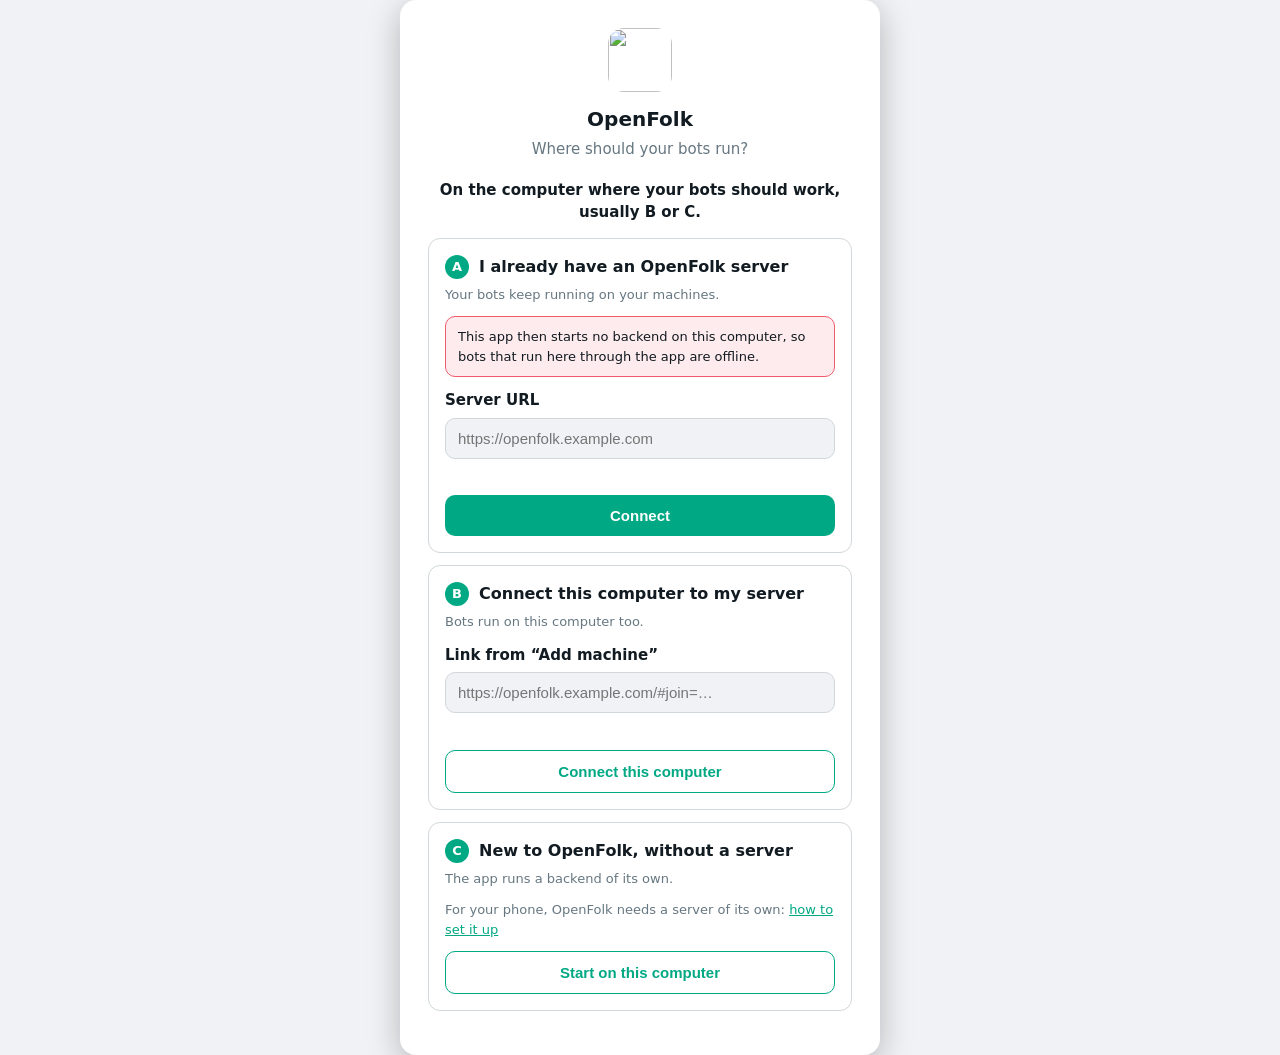
==== desktop/setup.html @ 0f00d258 "Explain the three ways of the desktop setup page and ask before A The page offered three ways with o" ====
<!doctype html>
<html lang="en">
<head>
<meta charset="utf-8">
<meta http-equiv="Content-Security-Policy" content="default-src 'none'; script-src 'self'; style-src 'self' 'unsafe-inline'; img-src 'self'">
<title data-i18n="setupTitle">Set up OpenFolk</title>
<style>
    :root { color-scheme: light dark; --bg: #111b21; --card: #202c33; --text: #e9edef; --muted: #8696a0; --border: #3b4a54; --accent: #00a884; --error: #f15c6d; }
    @media (prefers-color-scheme: light) { :root { --bg: #f0f2f5; --card: #fff; --text: #111b21; --muted: #667781; --border: #d1d7db; } }
    * { box-sizing: border-box; }
    body { margin: 0; min-height: 100vh; display: grid; place-items: center; background: var(--bg); color: var(--text); font: 15px/1.5 system-ui, -apple-system, "Segoe UI", sans-serif; }
    main { width: min(480px, calc(100vw - 32px)); background: var(--card); border-radius: 16px; padding: 28px; box-shadow: 0 8px 32px rgba(0,0,0,.25); }
    img { width: 64px; height: 64px; display: block; margin: 0 auto 12px; border-radius: 16px; }
    h1 { font-size: 20px; margin: 0 0 4px; text-align: center; }
    p { margin: 0 0 18px; color: var(--muted); text-align: center; }
    label { display: block; font-weight: 600; margin-bottom: 6px; }
    input { width: 100%; padding: 11px 12px; border-radius: 10px; border: 1px solid var(--border); background: var(--bg); color: var(--text); font-size: 15px; }
    input:focus { outline: 2px solid var(--accent); border-color: transparent; }
    button { width: 100%; margin-top: 14px; padding: 12px; border: 0; border-radius: 10px; background: var(--accent); color: #fff; font-size: 15px; font-weight: 600; cursor: pointer; }
    button:hover { filter: brightness(1.1); }
    .hint { margin: 4px 0 12px; font-size: 13px; text-align: left; }
    .hint a { color: var(--accent); }
    .option { border: 1px solid var(--border); border-radius: 12px; padding: 16px; }
    .option + .option { margin-top: 12px; }
    h2 { font-size: 16px; margin: 0; }
    .option > button { margin-top: 0; }
    #form button, #join-form button { margin-top: 4px; }
    button.secondary { background: transparent; color: var(--accent); border: 1px solid var(--accent); }
    .error { color: var(--error); margin: 10px 0 0; text-align: left; min-height: 1.5em; overflow-wrap: anywhere; }
    small { display: block; margin-top: 16px; color: var(--muted); text-align: center; }
    .head { display: flex; align-items: center; gap: 10px; margin-bottom: 6px; }
    .badge { flex: 0 0 auto; width: 24px; height: 24px; border-radius: 50%; background: var(--accent); color: #fff; font-size: 13px; font-weight: 700; display: grid; place-items: center; }
    .where { color: var(--text); font-weight: 600; margin-bottom: 14px; }
    .warn { margin: 0 0 12px; padding: 10px 12px; border-radius: 10px; border: 1px solid var(--error); background: rgba(241, 92, 109, .12); color: var(--text); font-size: 13px; text-align: left; }
    #relay-confirm button { margin-top: 8px; }
    [hidden] { display: none !important; }
</style>
</head>
<body>
<main>
    <img src="build/icon.png" alt="">
    <h1>OpenFolk</h1>
    <p id="starting" hidden data-i18n="setupStarting">OpenFolk is starting …</p>
    <p class="error" id="failed" hidden></p>
    <div id="choice">
        <p data-i18n="setupQuestion">Where should your bots run?</p>
        <p class="where" data-i18n="setupWhere">On the computer where your bots should work, usually B or C.</p>
        <section class="option">
            <div class="head"><span class="badge">A</span><h2 data-i18n="setupRelay">I already have an OpenFolk server</h2></div>
            <p class="hint" data-i18n="setupRelayHint">Your bots keep running on your machines.</p>
            <p class="warn" data-i18n="setupRelayWarn">This app then starts no backend on this computer, so bots that run here through the app are offline.</p>
            <form id="form">
                <label for="url" data-i18n="setupLabel">Server URL</label>
                <input id="url" type="text" placeholder="https://openfolk.example.com" autocomplete="url" spellcheck="false">
                <p class="error" id="error"></p>
                <button type="submit" data-i18n="setupConnect">Connect</button>
            </form>
            <!-- Asked before this computer stops running bots of its own -->
            <div id="relay-confirm" hidden>
                <p class="warn" data-i18n="setupRelayConfirmText">Connect to this server? The app starts no backend here, so no bots run on this computer.</p>
                <button type="button" id="relay-confirm-yes" data-i18n="setupRelayConfirmYes">Yes, no bots run on this computer</button>
                <button type="button" class="secondary" id="relay-confirm-no" data-i18n="setupRelayConfirmNo">Back</button>
            </div>
        </section>
        <section class="option">
            <div class="head"><span class="badge">B</span><h2 data-i18n="setupJoinTitle">Connect this computer to my server</h2></div>
            <p class="hint" data-i18n="setupJoinHint">Bots run on this computer too.</p>
            <form id="join-form">
                <label for="join" data-i18n="setupJoinLabel">Link from “Add machine”</label>
                <input id="join" type="text" placeholder="https://openfolk.example.com/#join=…" autocomplete="off" spellcheck="false">
                <p class="error" id="join-error"></p>
                <button type="submit" class="secondary" data-i18n="setupJoin">Connect this computer</button>
            </form>
        </section>
        <section class="option">
            <div class="head"><span class="badge">C</span><h2 data-i18n="setupLocalTitle">New to OpenFolk, without a server</h2></div>
            <p class="hint" data-i18n="setupLocalHint">The app runs a backend of its own.</p>
            <p class="hint"><span data-i18n="setupPhoneHint">For your phone, OpenFolk needs a server of its own:</span>
                <a href="https://github.com/OpenFolk/OpenFolk/blob/main/docs/running.md" target="_blank" rel="noopener" data-i18n="setupPhoneLink">how to set it up</a></p>
            <button type="button" class="secondary" id="local" data-i18n="setupLocal">Start on this computer</button>
        </section>
    </div>
    <small id="info"></small>
</main>
<script src="setup.js"></script>
</body>
</html>
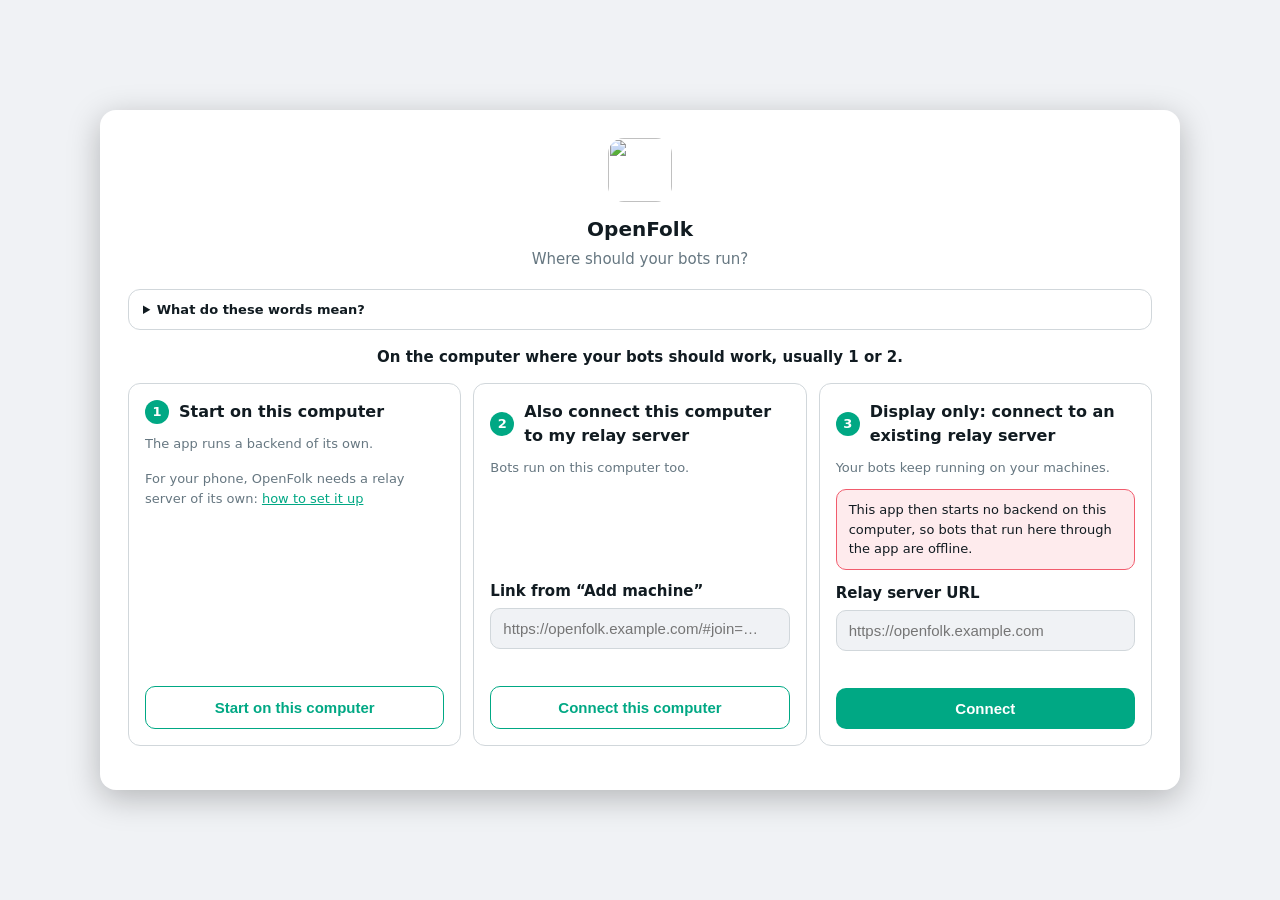
==== commit e6511029: "Reorder the setup page, number the ways, explain the words, use the width The three ways now come in" ====
--- a/desktop/setup.html
+++ b/desktop/setup.html
@@ -9,7 +9,7 @@
     @media (prefers-color-scheme: light) { :root { --bg: #f0f2f5; --card: #fff; --text: #111b21; --muted: #667781; --border: #d1d7db; } }
     * { box-sizing: border-box; }
     body { margin: 0; min-height: 100vh; display: grid; place-items: center; background: var(--bg); color: var(--text); font: 15px/1.5 system-ui, -apple-system, "Segoe UI", sans-serif; }
-    main { width: min(480px, calc(100vw - 32px)); background: var(--card); border-radius: 16px; padding: 28px; box-shadow: 0 8px 32px rgba(0,0,0,.25); }
+    main { width: min(1080px, calc(100vw - 32px)); background: var(--card); border-radius: 16px; padding: 28px; box-shadow: 0 8px 32px rgba(0,0,0,.25); }
     img { width: 64px; height: 64px; display: block; margin: 0 auto 12px; border-radius: 16px; }
     h1 { font-size: 20px; margin: 0 0 4px; text-align: center; }
     p { margin: 0 0 18px; color: var(--muted); text-align: center; }
@@ -20,10 +20,17 @@
     button:hover { filter: brightness(1.1); }
     .hint { margin: 4px 0 12px; font-size: 13px; text-align: left; }
     .hint a { color: var(--accent); }
-    .option { border: 1px solid var(--border); border-radius: 12px; padding: 16px; }
-    .option + .option { margin-top: 12px; }
+    /* By the width of the window, not the kind of device: three ways side by side when they fit, one below the other when not */
+    .options { display: grid; grid-template-columns: repeat(auto-fit, minmax(min(100%, 300px), 1fr)); gap: 12px; align-items: stretch; }
+    .option { border: 1px solid var(--border); border-radius: 12px; padding: 16px; display: flex; flex-direction: column; }
+    .option > form { margin-top: auto; }
+    .option > button { margin-top: auto; }
+    .terms { margin: 0 0 16px; border: 1px solid var(--border); border-radius: 12px; padding: 10px 14px; font-size: 13px; }
+    .terms summary { cursor: pointer; font-weight: 600; }
+    .terms dl { margin: 10px 0 2px; display: grid; grid-template-columns: max-content 1fr; gap: 6px 14px; }
+    .terms dt { font-weight: 600; }
+    .terms dd { margin: 0; color: var(--muted); }
     h2 { font-size: 16px; margin: 0; }
-    .option > button { margin-top: 0; }
     #form button, #join-form button { margin-top: 4px; }
     button.secondary { background: transparent; color: var(--accent); border: 1px solid var(--accent); }
     .error { color: var(--error); margin: 10px 0 0; text-align: left; min-height: 1.5em; overflow-wrap: anywhere; }
@@ -44,41 +51,51 @@
     <p class="error" id="failed" hidden></p>
     <div id="choice">
         <p data-i18n="setupQuestion">Where should your bots run?</p>
-        <p class="where" data-i18n="setupWhere">On the computer where your bots should work, usually B or C.</p>
-        <section class="option">
-            <div class="head"><span class="badge">A</span><h2 data-i18n="setupRelay">I already have an OpenFolk server</h2></div>
-            <p class="hint" data-i18n="setupRelayHint">Your bots keep running on your machines.</p>
-            <p class="warn" data-i18n="setupRelayWarn">This app then starts no backend on this computer, so bots that run here through the app are offline.</p>
-            <form id="form">
-                <label for="url" data-i18n="setupLabel">Server URL</label>
-                <input id="url" type="text" placeholder="https://openfolk.example.com" autocomplete="url" spellcheck="false">
-                <p class="error" id="error"></p>
-                <button type="submit" data-i18n="setupConnect">Connect</button>
-            </form>
-            <!-- Asked before this computer stops running bots of its own -->
-            <div id="relay-confirm" hidden>
-                <p class="warn" data-i18n="setupRelayConfirmText">Connect to this server? The app starts no backend here, so no bots run on this computer.</p>
-                <button type="button" id="relay-confirm-yes" data-i18n="setupRelayConfirmYes">Yes, no bots run on this computer</button>
-                <button type="button" class="secondary" id="relay-confirm-no" data-i18n="setupRelayConfirmNo">Back</button>
-            </div>
-        </section>
-        <section class="option">
-            <div class="head"><span class="badge">B</span><h2 data-i18n="setupJoinTitle">Connect this computer to my server</h2></div>
-            <p class="hint" data-i18n="setupJoinHint">Bots run on this computer too.</p>
-            <form id="join-form">
-                <label for="join" data-i18n="setupJoinLabel">Link from “Add machine”</label>
-                <input id="join" type="text" placeholder="https://openfolk.example.com/#join=…" autocomplete="off" spellcheck="false">
-                <p class="error" id="join-error"></p>
-                <button type="submit" class="secondary" data-i18n="setupJoin">Connect this computer</button>
-            </form>
-        </section>
-        <section class="option">
-            <div class="head"><span class="badge">C</span><h2 data-i18n="setupLocalTitle">New to OpenFolk, without a server</h2></div>
-            <p class="hint" data-i18n="setupLocalHint">The app runs a backend of its own.</p>
-            <p class="hint"><span data-i18n="setupPhoneHint">For your phone, OpenFolk needs a server of its own:</span>
-                <a href="https://github.com/OpenFolk/OpenFolk/blob/main/docs/running.md" target="_blank" rel="noopener" data-i18n="setupPhoneLink">how to set it up</a></p>
-            <button type="button" class="secondary" id="local" data-i18n="setupLocal">Start on this computer</button>
-        </section>
+        <details class="terms">
+            <summary data-i18n="setupTermsTitle">What do these words mean?</summary>
+            <dl>
+                <dt data-i18n="setupTermBot">Bot</dt><dd data-i18n="setupTermBotText">Your AI colleague. A bot always works on one computer.</dd>
+                <dt data-i18n="setupTermBackend">Backend</dt><dd data-i18n="setupTermBackendText">The program on a computer that runs the bots.</dd>
+                <dt data-i18n="setupTermRelay">Relay server</dt><dd data-i18n="setupTermRelayText">The go-between on the internet, e.g. openfolk.example.com, through which your phone, browser and computers find each other.</dd>
+            </dl>
+        </details>
+        <p class="where" data-i18n="setupWhere">On the computer where your bots should work, usually 1 or 2.</p>
+        <div class="options">
+            <section class="option">
+                <div class="head"><span class="badge">1</span><h2 data-i18n="setupLocalTitle">Start on this computer</h2></div>
+                <p class="hint" data-i18n="setupLocalHint">The app runs a backend of its own.</p>
+                <p class="hint"><span data-i18n="setupPhoneHint">For your phone, OpenFolk needs a relay server of its own:</span>
+                    <a href="https://github.com/OpenFolk/OpenFolk/blob/main/docs/running.md" target="_blank" rel="noopener" data-i18n="setupPhoneLink">how to set it up</a></p>
+                <button type="button" class="secondary" id="local" data-i18n="setupLocal">Start on this computer</button>
+            </section>
+            <section class="option">
+                <div class="head"><span class="badge">2</span><h2 data-i18n="setupJoinTitle">Also connect this computer to my relay server</h2></div>
+                <p class="hint" data-i18n="setupJoinHint">Bots run on this computer too.</p>
+                <form id="join-form">
+                    <label for="join" data-i18n="setupJoinLabel">Link from “Add machine”</label>
+                    <input id="join" type="text" placeholder="https://openfolk.example.com/#join=…" autocomplete="off" spellcheck="false">
+                    <p class="error" id="join-error"></p>
+                    <button type="submit" class="secondary" data-i18n="setupJoin">Connect this computer</button>
+                </form>
+            </section>
+            <section class="option">
+                <div class="head"><span class="badge">3</span><h2 data-i18n="setupRelay">Display only: connect to an existing relay server</h2></div>
+                <p class="hint" data-i18n="setupRelayHint">Your bots keep running on your machines.</p>
+                <p class="warn" data-i18n="setupRelayWarn">This app then starts no backend on this computer, so bots that run here through the app are offline.</p>
+                <form id="form">
+                    <label for="url" data-i18n="setupLabel">Relay server URL</label>
+                    <input id="url" type="text" placeholder="https://openfolk.example.com" autocomplete="url" spellcheck="false">
+                    <p class="error" id="error"></p>
+                    <button type="submit" data-i18n="setupConnect">Connect</button>
+                </form>
+                <!-- Asked before this computer stops running bots of its own -->
+                <div id="relay-confirm" hidden>
+                    <p class="warn" data-i18n="setupRelayConfirmText">Connect to this relay server? The app starts no backend here, so no bots run on this computer.</p>
+                    <button type="button" id="relay-confirm-yes" data-i18n="setupRelayConfirmYes">Yes, no bots run on this computer</button>
+                    <button type="button" class="secondary" id="relay-confirm-no" data-i18n="setupRelayConfirmNo">Back</button>
+                </div>
+            </section>
+        </div>
     </div>
     <small id="info"></small>
 </main>
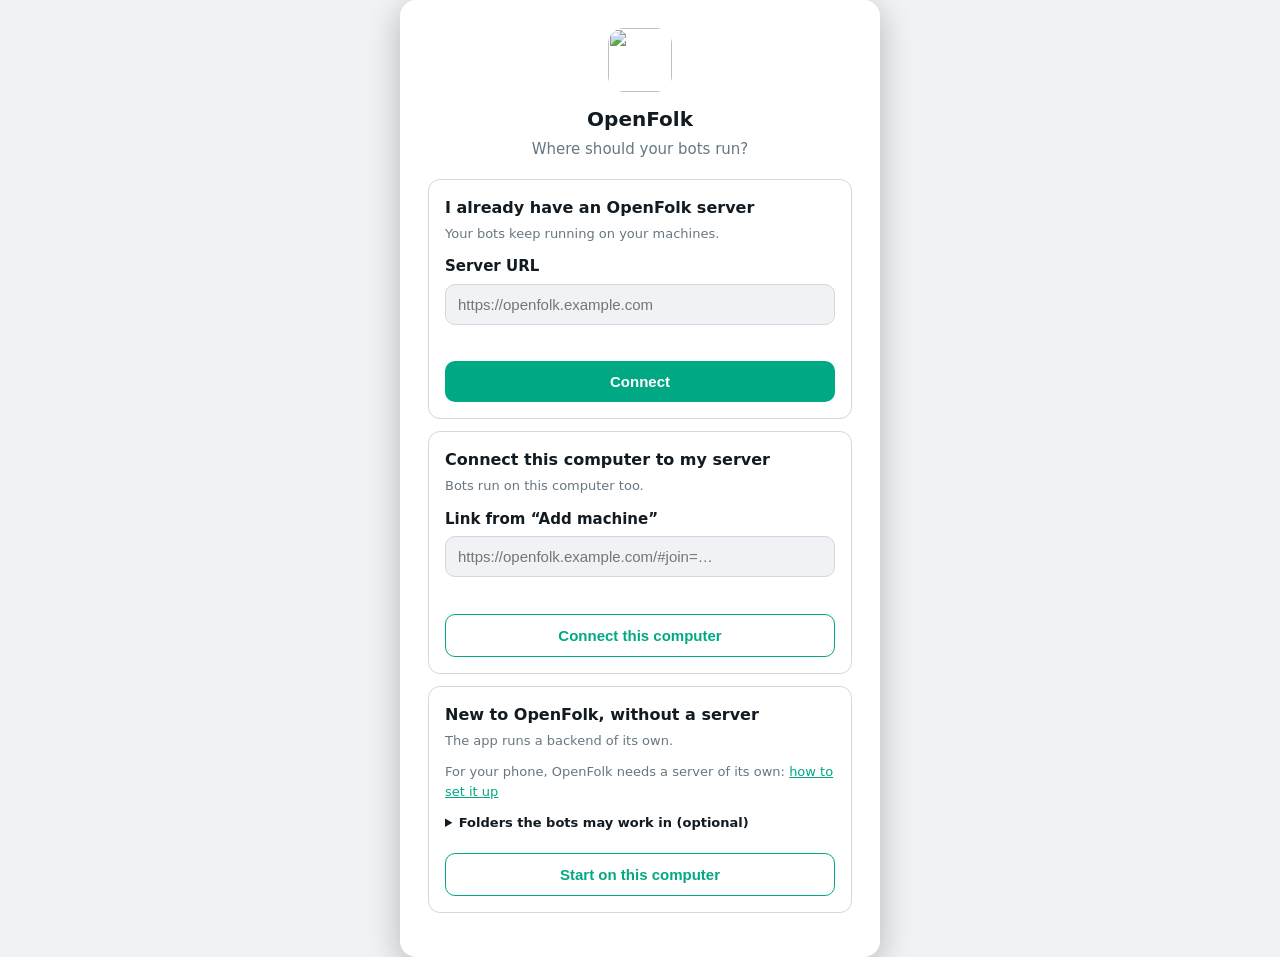
==== commit 83c537c2: "Choose the allowed folders in the desktop app Bots only work below the folders of ALLOWED_ROOTS, and" ====
--- a/desktop/setup.html
+++ b/desktop/setup.html
@@ -4,12 +4,13 @@
 <meta charset="utf-8">
 <meta http-equiv="Content-Security-Policy" content="default-src 'none'; script-src 'self'; style-src 'self' 'unsafe-inline'; img-src 'self'">
 <title data-i18n="setupTitle">Set up OpenFolk</title>
+<link rel="stylesheet" href="folders-ui.css">
 <style>
     :root { color-scheme: light dark; --bg: #111b21; --card: #202c33; --text: #e9edef; --muted: #8696a0; --border: #3b4a54; --accent: #00a884; --error: #f15c6d; }
     @media (prefers-color-scheme: light) { :root { --bg: #f0f2f5; --card: #fff; --text: #111b21; --muted: #667781; --border: #d1d7db; } }
     * { box-sizing: border-box; }
     body { margin: 0; min-height: 100vh; display: grid; place-items: center; background: var(--bg); color: var(--text); font: 15px/1.5 system-ui, -apple-system, "Segoe UI", sans-serif; }
-    main { width: min(1080px, calc(100vw - 32px)); background: var(--card); border-radius: 16px; padding: 28px; box-shadow: 0 8px 32px rgba(0,0,0,.25); }
+    main { width: min(480px, calc(100vw - 32px)); background: var(--card); border-radius: 16px; padding: 28px; box-shadow: 0 8px 32px rgba(0,0,0,.25); }
     img { width: 64px; height: 64px; display: block; margin: 0 auto 12px; border-radius: 16px; }
     h1 { font-size: 20px; margin: 0 0 4px; text-align: center; }
     p { margin: 0 0 18px; color: var(--muted); text-align: center; }
@@ -20,26 +21,16 @@
     button:hover { filter: brightness(1.1); }
     .hint { margin: 4px 0 12px; font-size: 13px; text-align: left; }
     .hint a { color: var(--accent); }
-    /* By the width of the window, not the kind of device: three ways side by side when they fit, one below the other when not */
-    .options { display: grid; grid-template-columns: repeat(auto-fit, minmax(min(100%, 300px), 1fr)); gap: 12px; align-items: stretch; }
-    .option { border: 1px solid var(--border); border-radius: 12px; padding: 16px; display: flex; flex-direction: column; }
-    .option > form { margin-top: auto; }
-    .option > button { margin-top: auto; }
-    .terms { margin: 0 0 16px; border: 1px solid var(--border); border-radius: 12px; padding: 10px 14px; font-size: 13px; }
-    .terms summary { cursor: pointer; font-weight: 600; }
-    .terms dl { margin: 10px 0 2px; display: grid; grid-template-columns: max-content 1fr; gap: 6px 14px; }
-    .terms dt { font-weight: 600; }
-    .terms dd { margin: 0; color: var(--muted); }
+    .option { border: 1px solid var(--border); border-radius: 12px; padding: 16px; }
+    .option + .option { margin-top: 12px; }
     h2 { font-size: 16px; margin: 0; }
+    .option > button { margin-top: 0; }
     #form button, #join-form button { margin-top: 4px; }
     button.secondary { background: transparent; color: var(--accent); border: 1px solid var(--accent); }
     .error { color: var(--error); margin: 10px 0 0; text-align: left; min-height: 1.5em; overflow-wrap: anywhere; }
     small { display: block; margin-top: 16px; color: var(--muted); text-align: center; }
-    .head { display: flex; align-items: center; gap: 10px; margin-bottom: 6px; }
-    .badge { flex: 0 0 auto; width: 24px; height: 24px; border-radius: 50%; background: var(--accent); color: #fff; font-size: 13px; font-weight: 700; display: grid; place-items: center; }
-    .where { color: var(--text); font-weight: 600; margin-bottom: 14px; }
-    .warn { margin: 0 0 12px; padding: 10px 12px; border-radius: 10px; border: 1px solid var(--error); background: rgba(241, 92, 109, .12); color: var(--text); font-size: 13px; text-align: left; }
-    #relay-confirm button { margin-top: 8px; }
+    details.folders-setup { margin: 0 0 12px; font-size: 13px; }
+    details.folders-setup summary { cursor: pointer; font-weight: 600; margin-bottom: 8px; }
     [hidden] { display: none !important; }
 </style>
 </head>
@@ -51,54 +42,42 @@
     <p class="error" id="failed" hidden></p>
     <div id="choice">
         <p data-i18n="setupQuestion">Where should your bots run?</p>
-        <details class="terms">
-            <summary data-i18n="setupTermsTitle">What do these words mean?</summary>
-            <dl>
-                <dt data-i18n="setupTermBot">Bot</dt><dd data-i18n="setupTermBotText">Your AI colleague. A bot always works on one computer.</dd>
-                <dt data-i18n="setupTermBackend">Backend</dt><dd data-i18n="setupTermBackendText">The program on a computer that runs the bots.</dd>
-                <dt data-i18n="setupTermRelay">Relay server</dt><dd data-i18n="setupTermRelayText">The go-between on the internet, e.g. openfolk.example.com, through which your phone, browser and computers find each other.</dd>
-            </dl>
-        </details>
-        <p class="where" data-i18n="setupWhere">On the computer where your bots should work, usually 1 or 2.</p>
-        <div class="options">
-            <section class="option">
-                <div class="head"><span class="badge">1</span><h2 data-i18n="setupLocalTitle">Start on this computer</h2></div>
-                <p class="hint" data-i18n="setupLocalHint">The app runs a backend of its own.</p>
-                <p class="hint"><span data-i18n="setupPhoneHint">For your phone, OpenFolk needs a relay server of its own:</span>
-                    <a href="https://github.com/OpenFolk/OpenFolk/blob/main/docs/running.md" target="_blank" rel="noopener" data-i18n="setupPhoneLink">how to set it up</a></p>
-                <button type="button" class="secondary" id="local" data-i18n="setupLocal">Start on this computer</button>
-            </section>
-            <section class="option">
-                <div class="head"><span class="badge">2</span><h2 data-i18n="setupJoinTitle">Also connect this computer to my relay server</h2></div>
-                <p class="hint" data-i18n="setupJoinHint">Bots run on this computer too.</p>
-                <form id="join-form">
-                    <label for="join" data-i18n="setupJoinLabel">Link from “Add machine”</label>
-                    <input id="join" type="text" placeholder="https://openfolk.example.com/#join=…" autocomplete="off" spellcheck="false">
-                    <p class="error" id="join-error"></p>
-                    <button type="submit" class="secondary" data-i18n="setupJoin">Connect this computer</button>
-                </form>
-            </section>
-            <section class="option">
-                <div class="head"><span class="badge">3</span><h2 data-i18n="setupRelay">Display only: connect to an existing relay server</h2></div>
-                <p class="hint" data-i18n="setupRelayHint">Your bots keep running on your machines.</p>
-                <p class="warn" data-i18n="setupRelayWarn">This app then starts no backend on this computer, so bots that run here through the app are offline.</p>
-                <form id="form">
-                    <label for="url" data-i18n="setupLabel">Relay server URL</label>
-                    <input id="url" type="text" placeholder="https://openfolk.example.com" autocomplete="url" spellcheck="false">
-                    <p class="error" id="error"></p>
-                    <button type="submit" data-i18n="setupConnect">Connect</button>
-                </form>
-                <!-- Asked before this computer stops running bots of its own -->
-                <div id="relay-confirm" hidden>
-                    <p class="warn" data-i18n="setupRelayConfirmText">Connect to this relay server? The app starts no backend here, so no bots run on this computer.</p>
-                    <button type="button" id="relay-confirm-yes" data-i18n="setupRelayConfirmYes">Yes, no bots run on this computer</button>
-                    <button type="button" class="secondary" id="relay-confirm-no" data-i18n="setupRelayConfirmNo">Back</button>
-                </div>
-            </section>
-        </div>
+        <section class="option">
+            <h2 data-i18n="setupRelay">I already have an OpenFolk server</h2>
+            <p class="hint" data-i18n="setupRelayHint">Your bots keep running on your machines.</p>
+            <form id="form">
+                <label for="url" data-i18n="setupLabel">Server URL</label>
+                <input id="url" type="text" placeholder="https://openfolk.example.com" autocomplete="url" spellcheck="false">
+                <p class="error" id="error"></p>
+                <button type="submit" data-i18n="setupConnect">Connect</button>
+            </form>
+        </section>
+        <section class="option">
+            <h2 data-i18n="setupJoinTitle">Connect this computer to my server</h2>
+            <p class="hint" data-i18n="setupJoinHint">Bots run on this computer too.</p>
+            <form id="join-form">
+                <label for="join" data-i18n="setupJoinLabel">Link from “Add machine”</label>
+                <input id="join" type="text" placeholder="https://openfolk.example.com/#join=…" autocomplete="off" spellcheck="false">
+                <p class="error" id="join-error"></p>
+                <button type="submit" class="secondary" data-i18n="setupJoin">Connect this computer</button>
+            </form>
+        </section>
+        <section class="option">
+            <h2 data-i18n="setupLocalTitle">New to OpenFolk, without a server</h2>
+            <p class="hint" data-i18n="setupLocalHint">The app runs a backend of its own.</p>
+            <p class="hint"><span data-i18n="setupPhoneHint">For your phone, OpenFolk needs a server of its own:</span>
+                <a href="https://github.com/OpenFolk/OpenFolk/blob/main/docs/running.md" target="_blank" rel="noopener" data-i18n="setupPhoneLink">how to set it up</a></p>
+            <details class="folders-setup">
+                <summary data-i18n="foldersSetupSummary">Folders the bots may work in (optional)</summary>
+                <p class="hint" data-i18n="foldersSetupHint">Without a choice the bots may work in your user folder.</p>
+                <div id="setup-folders"></div>
+            </details>
+            <button type="button" class="secondary" id="local" data-i18n="setupLocal">Start on this computer</button>
+        </section>
     </div>
     <small id="info"></small>
 </main>
+<script src="folders-ui.js"></script>
 <script src="setup.js"></script>
 </body>
 </html>
--- a/desktop/folders-ui.css
+++ b/desktop/folders-ui.css
@@ -0,0 +1,7 @@
+/* The folder list of folders-ui.js; the pages bring the colors (--border, --muted, --text, --error, --accent) */
+.folder-list { list-style: none; margin: 0 0 8px; padding: 0; display: grid; gap: 6px; }
+.folder-list li { display: flex; align-items: center; gap: 10px; border: 1px solid var(--border); border-radius: 10px; padding: 6px 6px 6px 12px; }
+.folder-path { flex: 1; min-width: 0; overflow-wrap: anywhere; font-size: 13px; }
+.folder-list button { width: auto; margin: 0; padding: 6px 12px; font-size: 13px; }
+.folder-default { margin: 0 0 8px; font-size: 13px; text-align: left; }
+.folder-add { margin-top: 4px; }
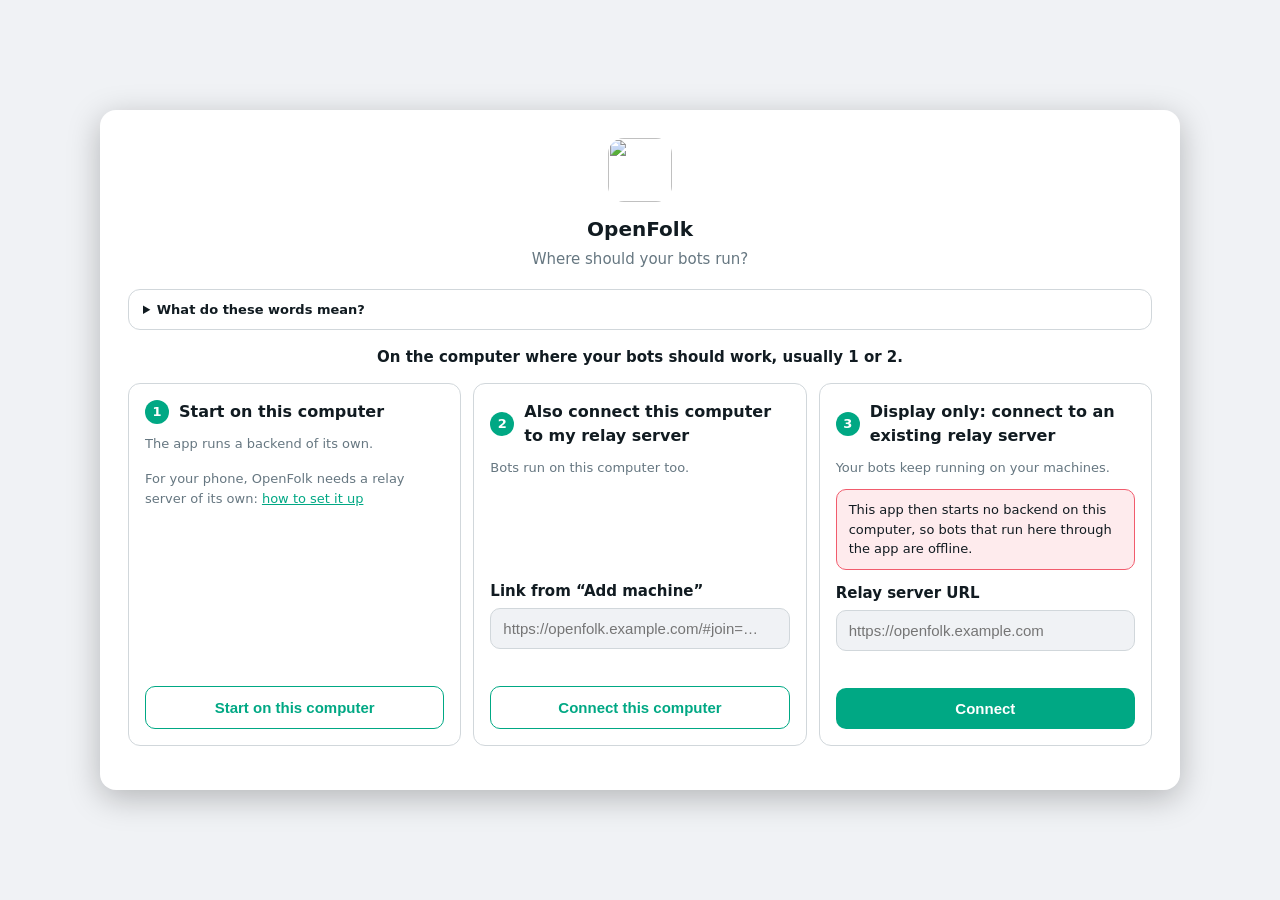
==== commit dc8a3fc8: "Merge feature/setup-explanations into dev/sven" ====
--- a/desktop/setup.html
+++ b/desktop/setup.html
@@ -4,13 +4,12 @@
 <meta charset="utf-8">
 <meta http-equiv="Content-Security-Policy" content="default-src 'none'; script-src 'self'; style-src 'self' 'unsafe-inline'; img-src 'self'">
 <title data-i18n="setupTitle">Set up OpenFolk</title>
-<link rel="stylesheet" href="folders-ui.css">
 <style>
     :root { color-scheme: light dark; --bg: #111b21; --card: #202c33; --text: #e9edef; --muted: #8696a0; --border: #3b4a54; --accent: #00a884; --error: #f15c6d; }
     @media (prefers-color-scheme: light) { :root { --bg: #f0f2f5; --card: #fff; --text: #111b21; --muted: #667781; --border: #d1d7db; } }
     * { box-sizing: border-box; }
     body { margin: 0; min-height: 100vh; display: grid; place-items: center; background: var(--bg); color: var(--text); font: 15px/1.5 system-ui, -apple-system, "Segoe UI", sans-serif; }
-    main { width: min(480px, calc(100vw - 32px)); background: var(--card); border-radius: 16px; padding: 28px; box-shadow: 0 8px 32px rgba(0,0,0,.25); }
+    main { width: min(1080px, calc(100vw - 32px)); background: var(--card); border-radius: 16px; padding: 28px; box-shadow: 0 8px 32px rgba(0,0,0,.25); }
     img { width: 64px; height: 64px; display: block; margin: 0 auto 12px; border-radius: 16px; }
     h1 { font-size: 20px; margin: 0 0 4px; text-align: center; }
     p { margin: 0 0 18px; color: var(--muted); text-align: center; }
@@ -21,16 +20,26 @@
     button:hover { filter: brightness(1.1); }
     .hint { margin: 4px 0 12px; font-size: 13px; text-align: left; }
     .hint a { color: var(--accent); }
-    .option { border: 1px solid var(--border); border-radius: 12px; padding: 16px; }
-    .option + .option { margin-top: 12px; }
+    /* By the width of the window, not the kind of device: three ways side by side when they fit, one below the other when not */
+    .options { display: grid; grid-template-columns: repeat(auto-fit, minmax(min(100%, 300px), 1fr)); gap: 12px; align-items: stretch; }
+    .option { border: 1px solid var(--border); border-radius: 12px; padding: 16px; display: flex; flex-direction: column; }
+    .option > form { margin-top: auto; }
+    .option > button { margin-top: auto; }
+    .terms { margin: 0 0 16px; border: 1px solid var(--border); border-radius: 12px; padding: 10px 14px; font-size: 13px; }
+    .terms summary { cursor: pointer; font-weight: 600; }
+    .terms dl { margin: 10px 0 2px; display: grid; grid-template-columns: max-content 1fr; gap: 6px 14px; }
+    .terms dt { font-weight: 600; }
+    .terms dd { margin: 0; color: var(--muted); }
     h2 { font-size: 16px; margin: 0; }
-    .option > button { margin-top: 0; }
     #form button, #join-form button { margin-top: 4px; }
     button.secondary { background: transparent; color: var(--accent); border: 1px solid var(--accent); }
     .error { color: var(--error); margin: 10px 0 0; text-align: left; min-height: 1.5em; overflow-wrap: anywhere; }
     small { display: block; margin-top: 16px; color: var(--muted); text-align: center; }
-    details.folders-setup { margin: 0 0 12px; font-size: 13px; }
-    details.folders-setup summary { cursor: pointer; font-weight: 600; margin-bottom: 8px; }
+    .head { display: flex; align-items: center; gap: 10px; margin-bottom: 6px; }
+    .badge { flex: 0 0 auto; width: 24px; height: 24px; border-radius: 50%; background: var(--accent); color: #fff; font-size: 13px; font-weight: 700; display: grid; place-items: center; }
+    .where { color: var(--text); font-weight: 600; margin-bottom: 14px; }
+    .warn { margin: 0 0 12px; padding: 10px 12px; border-radius: 10px; border: 1px solid var(--error); background: rgba(241, 92, 109, .12); color: var(--text); font-size: 13px; text-align: left; }
+    #relay-confirm button { margin-top: 8px; }
     [hidden] { display: none !important; }
 </style>
 </head>
@@ -42,42 +51,54 @@
     <p class="error" id="failed" hidden></p>
     <div id="choice">
         <p data-i18n="setupQuestion">Where should your bots run?</p>
-        <section class="option">
-            <h2 data-i18n="setupRelay">I already have an OpenFolk server</h2>
-            <p class="hint" data-i18n="setupRelayHint">Your bots keep running on your machines.</p>
-            <form id="form">
-                <label for="url" data-i18n="setupLabel">Server URL</label>
-                <input id="url" type="text" placeholder="https://openfolk.example.com" autocomplete="url" spellcheck="false">
-                <p class="error" id="error"></p>
-                <button type="submit" data-i18n="setupConnect">Connect</button>
-            </form>
-        </section>
-        <section class="option">
-            <h2 data-i18n="setupJoinTitle">Connect this computer to my server</h2>
-            <p class="hint" data-i18n="setupJoinHint">Bots run on this computer too.</p>
-            <form id="join-form">
-                <label for="join" data-i18n="setupJoinLabel">Link from “Add machine”</label>
-                <input id="join" type="text" placeholder="https://openfolk.example.com/#join=…" autocomplete="off" spellcheck="false">
-                <p class="error" id="join-error"></p>
-                <button type="submit" class="secondary" data-i18n="setupJoin">Connect this computer</button>
-            </form>
-        </section>
-        <section class="option">
-            <h2 data-i18n="setupLocalTitle">New to OpenFolk, without a server</h2>
-            <p class="hint" data-i18n="setupLocalHint">The app runs a backend of its own.</p>
-            <p class="hint"><span data-i18n="setupPhoneHint">For your phone, OpenFolk needs a server of its own:</span>
-                <a href="https://github.com/OpenFolk/OpenFolk/blob/main/docs/running.md" target="_blank" rel="noopener" data-i18n="setupPhoneLink">how to set it up</a></p>
-            <details class="folders-setup">
-                <summary data-i18n="foldersSetupSummary">Folders the bots may work in (optional)</summary>
-                <p class="hint" data-i18n="foldersSetupHint">Without a choice the bots may work in your user folder.</p>
-                <div id="setup-folders"></div>
-            </details>
-            <button type="button" class="secondary" id="local" data-i18n="setupLocal">Start on this computer</button>
-        </section>
+        <details class="terms">
+            <summary data-i18n="setupTermsTitle">What do these words mean?</summary>
+            <dl>
+                <dt data-i18n="setupTermBot">Bot</dt><dd data-i18n="setupTermBotText">Your AI colleague. A bot always works on one computer.</dd>
+                <dt data-i18n="setupTermBackend">Backend</dt><dd data-i18n="setupTermBackendText">The program on a computer that runs the bots.</dd>
+                <dt data-i18n="setupTermRelay">Relay server</dt><dd data-i18n="setupTermRelayText">The go-between on the internet, e.g. openfolk.example.com, through which your phone, browser and computers find each other.</dd>
+            </dl>
+        </details>
+        <p class="where" data-i18n="setupWhere">On the computer where your bots should work, usually 1 or 2.</p>
+        <div class="options">
+            <section class="option">
+                <div class="head"><span class="badge">1</span><h2 data-i18n="setupLocalTitle">Start on this computer</h2></div>
+                <p class="hint" data-i18n="setupLocalHint">The app runs a backend of its own.</p>
+                <p class="hint"><span data-i18n="setupPhoneHint">For your phone, OpenFolk needs a relay server of its own:</span>
+                    <a href="https://github.com/OpenFolk/OpenFolk/blob/main/docs/running.md" target="_blank" rel="noopener" data-i18n="setupPhoneLink">how to set it up</a></p>
+                <button type="button" class="secondary" id="local" data-i18n="setupLocal">Start on this computer</button>
+            </section>
+            <section class="option">
+                <div class="head"><span class="badge">2</span><h2 data-i18n="setupJoinTitle">Also connect this computer to my relay server</h2></div>
+                <p class="hint" data-i18n="setupJoinHint">Bots run on this computer too.</p>
+                <form id="join-form">
+                    <label for="join" data-i18n="setupJoinLabel">Link from “Add machine”</label>
+                    <input id="join" type="text" placeholder="https://openfolk.example.com/#join=…" autocomplete="off" spellcheck="false">
+                    <p class="error" id="join-error"></p>
+                    <button type="submit" class="secondary" data-i18n="setupJoin">Connect this computer</button>
+                </form>
+            </section>
+            <section class="option">
+                <div class="head"><span class="badge">3</span><h2 data-i18n="setupRelay">Display only: connect to an existing relay server</h2></div>
+                <p class="hint" data-i18n="setupRelayHint">Your bots keep running on your machines.</p>
+                <p class="warn" data-i18n="setupRelayWarn">This app then starts no backend on this computer, so bots that run here through the app are offline.</p>
+                <form id="form">
+                    <label for="url" data-i18n="setupLabel">Relay server URL</label>
+                    <input id="url" type="text" placeholder="https://openfolk.example.com" autocomplete="url" spellcheck="false">
+                    <p class="error" id="error"></p>
+                    <button type="submit" data-i18n="setupConnect">Connect</button>
+                </form>
+                <!-- Asked before this computer stops running bots of its own -->
+                <div id="relay-confirm" hidden>
+                    <p class="warn" data-i18n="setupRelayConfirmText">Connect to this relay server? The app starts no backend here, so no bots run on this computer.</p>
+                    <button type="button" id="relay-confirm-yes" data-i18n="setupRelayConfirmYes">Yes, no bots run on this computer</button>
+                    <button type="button" class="secondary" id="relay-confirm-no" data-i18n="setupRelayConfirmNo">Back</button>
+                </div>
+            </section>
+        </div>
     </div>
     <small id="info"></small>
 </main>
-<script src="folders-ui.js"></script>
 <script src="setup.js"></script>
 </body>
 </html>
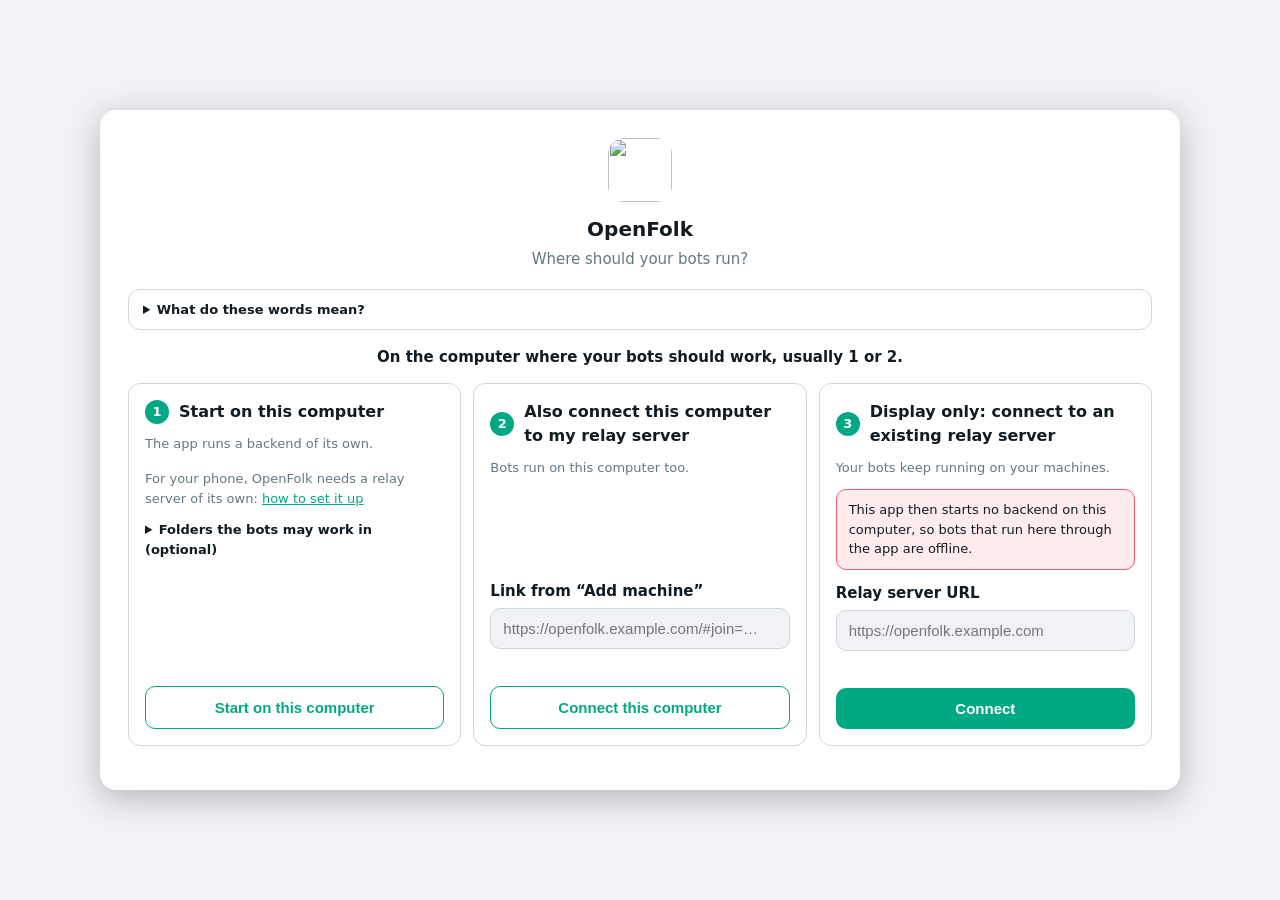
==== commit 5d714bd7: "Merge feature/desktop-allowed-roots into dev/sven" ====
--- a/desktop/setup.html
+++ b/desktop/setup.html
@@ -4,6 +4,7 @@
 <meta charset="utf-8">
 <meta http-equiv="Content-Security-Policy" content="default-src 'none'; script-src 'self'; style-src 'self' 'unsafe-inline'; img-src 'self'">
 <title data-i18n="setupTitle">Set up OpenFolk</title>
+<link rel="stylesheet" href="folders-ui.css">
 <style>
     :root { color-scheme: light dark; --bg: #111b21; --card: #202c33; --text: #e9edef; --muted: #8696a0; --border: #3b4a54; --accent: #00a884; --error: #f15c6d; }
     @media (prefers-color-scheme: light) { :root { --bg: #f0f2f5; --card: #fff; --text: #111b21; --muted: #667781; --border: #d1d7db; } }
@@ -40,6 +41,8 @@
     .where { color: var(--text); font-weight: 600; margin-bottom: 14px; }
     .warn { margin: 0 0 12px; padding: 10px 12px; border-radius: 10px; border: 1px solid var(--error); background: rgba(241, 92, 109, .12); color: var(--text); font-size: 13px; text-align: left; }
     #relay-confirm button { margin-top: 8px; }
+    details.folders-setup { margin: 0 0 12px; font-size: 13px; }
+    details.folders-setup summary { cursor: pointer; font-weight: 600; margin-bottom: 8px; }
     [hidden] { display: none !important; }
 </style>
 </head>
@@ -66,6 +69,11 @@
                 <p class="hint" data-i18n="setupLocalHint">The app runs a backend of its own.</p>
                 <p class="hint"><span data-i18n="setupPhoneHint">For your phone, OpenFolk needs a relay server of its own:</span>
                     <a href="https://github.com/OpenFolk/OpenFolk/blob/main/docs/running.md" target="_blank" rel="noopener" data-i18n="setupPhoneLink">how to set it up</a></p>
+                <details class="folders-setup">
+                    <summary data-i18n="foldersSetupSummary">Folders the bots may work in (optional)</summary>
+                    <p class="hint" data-i18n="foldersSetupHint">Without a choice the bots may work in your user folder.</p>
+                    <div id="setup-folders"></div>
+                </details>
                 <button type="button" class="secondary" id="local" data-i18n="setupLocal">Start on this computer</button>
             </section>
             <section class="option">
@@ -99,6 +107,7 @@
     </div>
     <small id="info"></small>
 </main>
+<script src="folders-ui.js"></script>
 <script src="setup.js"></script>
 </body>
 </html>
--- a/desktop/folders-ui.css
+++ b/desktop/folders-ui.css
@@ -0,0 +1,7 @@
+/* The folder list of folders-ui.js; the pages bring the colors (--border, --muted, --text, --error, --accent) */
+.folder-list { list-style: none; margin: 0 0 8px; padding: 0; display: grid; gap: 6px; }
+.folder-list li { display: flex; align-items: center; gap: 10px; border: 1px solid var(--border); border-radius: 10px; padding: 6px 6px 6px 12px; }
+.folder-path { flex: 1; min-width: 0; overflow-wrap: anywhere; font-size: 13px; }
+.folder-list button { width: auto; margin: 0; padding: 6px 12px; font-size: 13px; }
+.folder-default { margin: 0 0 8px; font-size: 13px; text-align: left; }
+.folder-add { margin-top: 4px; }
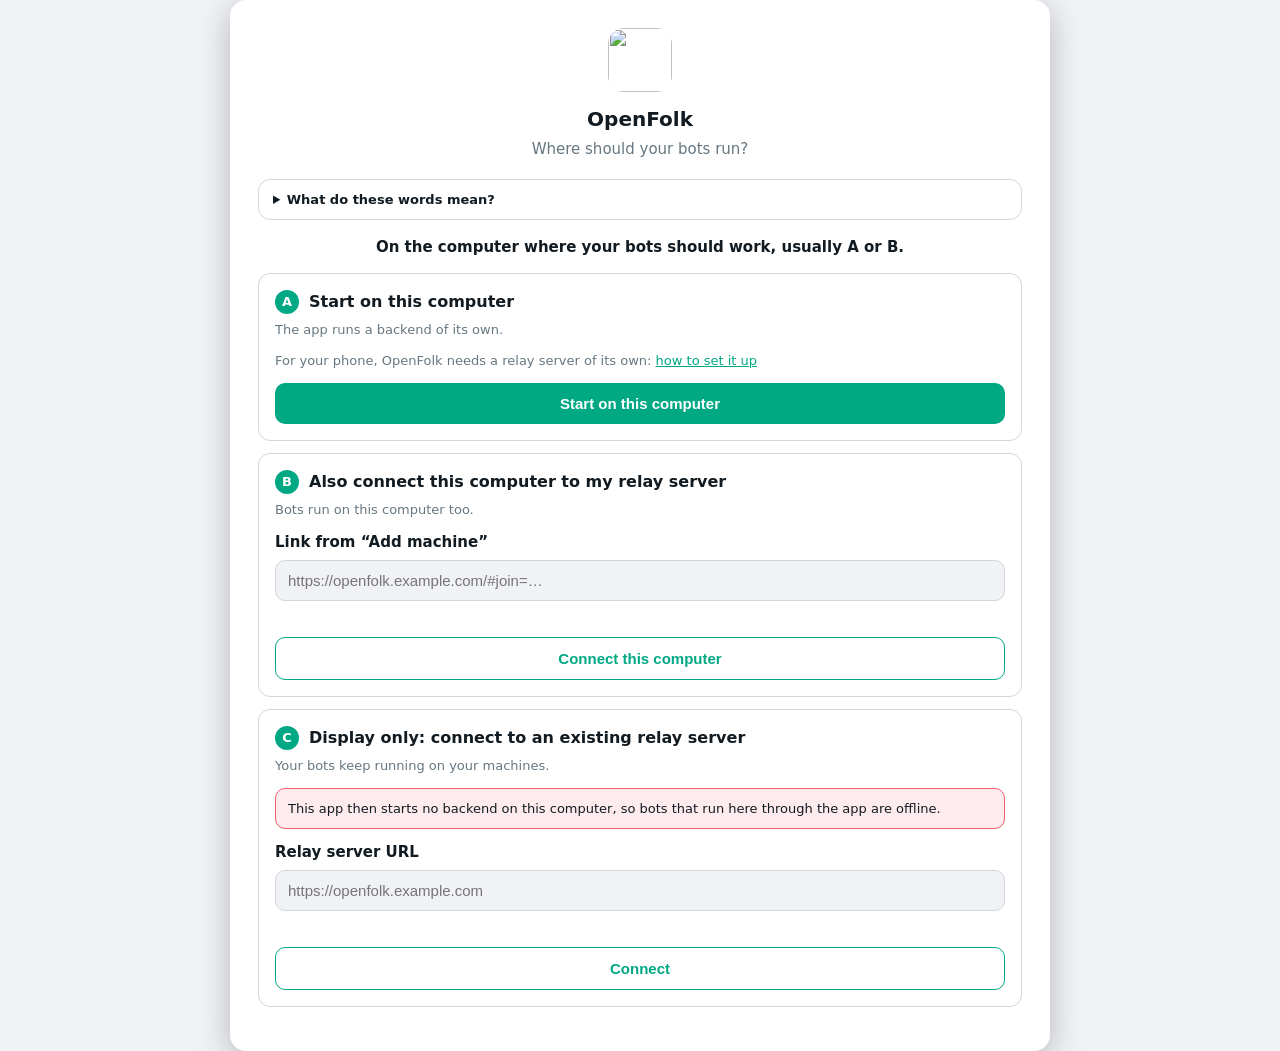
==== commit 7af40a69: "Letter the setup ways A to C and stack them full width The three ways are alternatives, not steps, s" ====
--- a/desktop/setup.html
+++ b/desktop/setup.html
@@ -4,13 +4,12 @@
 <meta charset="utf-8">
 <meta http-equiv="Content-Security-Policy" content="default-src 'none'; script-src 'self'; style-src 'self' 'unsafe-inline'; img-src 'self'">
 <title data-i18n="setupTitle">Set up OpenFolk</title>
-<link rel="stylesheet" href="folders-ui.css">
 <style>
     :root { color-scheme: light dark; --bg: #111b21; --card: #202c33; --text: #e9edef; --muted: #8696a0; --border: #3b4a54; --accent: #00a884; --error: #f15c6d; }
     @media (prefers-color-scheme: light) { :root { --bg: #f0f2f5; --card: #fff; --text: #111b21; --muted: #667781; --border: #d1d7db; } }
     * { box-sizing: border-box; }
     body { margin: 0; min-height: 100vh; display: grid; place-items: center; background: var(--bg); color: var(--text); font: 15px/1.5 system-ui, -apple-system, "Segoe UI", sans-serif; }
-    main { width: min(1080px, calc(100vw - 32px)); background: var(--card); border-radius: 16px; padding: 28px; box-shadow: 0 8px 32px rgba(0,0,0,.25); }
+    main { width: min(820px, calc(100vw - 32px)); background: var(--card); border-radius: 16px; padding: 28px; box-shadow: 0 8px 32px rgba(0,0,0,.25); }
     img { width: 64px; height: 64px; display: block; margin: 0 auto 12px; border-radius: 16px; }
     h1 { font-size: 20px; margin: 0 0 4px; text-align: center; }
     p { margin: 0 0 18px; color: var(--muted); text-align: center; }
@@ -21,11 +20,10 @@
     button:hover { filter: brightness(1.1); }
     .hint { margin: 4px 0 12px; font-size: 13px; text-align: left; }
     .hint a { color: var(--accent); }
-    /* By the width of the window, not the kind of device: three ways side by side when they fit, one below the other when not */
-    .options { display: grid; grid-template-columns: repeat(auto-fit, minmax(min(100%, 300px), 1fr)); gap: 12px; align-items: stretch; }
-    .option { border: 1px solid var(--border); border-radius: 12px; padding: 16px; display: flex; flex-direction: column; }
-    .option > form { margin-top: auto; }
-    .option > button { margin-top: auto; }
+    /* The ways are alternatives, not steps: one below the other, each as wide as the page */
+    .options { display: grid; gap: 12px; }
+    .option { border: 1px solid var(--border); border-radius: 12px; padding: 16px; }
+    .option > button { margin-top: 0; }
     .terms { margin: 0 0 16px; border: 1px solid var(--border); border-radius: 12px; padding: 10px 14px; font-size: 13px; }
     .terms summary { cursor: pointer; font-weight: 600; }
     .terms dl { margin: 10px 0 2px; display: grid; grid-template-columns: max-content 1fr; gap: 6px 14px; }
@@ -41,8 +39,6 @@
     .where { color: var(--text); font-weight: 600; margin-bottom: 14px; }
     .warn { margin: 0 0 12px; padding: 10px 12px; border-radius: 10px; border: 1px solid var(--error); background: rgba(241, 92, 109, .12); color: var(--text); font-size: 13px; text-align: left; }
     #relay-confirm button { margin-top: 8px; }
-    details.folders-setup { margin: 0 0 12px; font-size: 13px; }
-    details.folders-setup summary { cursor: pointer; font-weight: 600; margin-bottom: 8px; }
     [hidden] { display: none !important; }
 </style>
 </head>
@@ -62,22 +58,17 @@
                 <dt data-i18n="setupTermRelay">Relay server</dt><dd data-i18n="setupTermRelayText">The go-between on the internet, e.g. openfolk.example.com, through which your phone, browser and computers find each other.</dd>
             </dl>
         </details>
-        <p class="where" data-i18n="setupWhere">On the computer where your bots should work, usually 1 or 2.</p>
+        <p class="where" data-i18n="setupWhere">On the computer where your bots should work, usually A or B.</p>
         <div class="options">
             <section class="option">
-                <div class="head"><span class="badge">1</span><h2 data-i18n="setupLocalTitle">Start on this computer</h2></div>
+                <div class="head"><span class="badge">A</span><h2 data-i18n="setupLocalTitle">Start on this computer</h2></div>
                 <p class="hint" data-i18n="setupLocalHint">The app runs a backend of its own.</p>
                 <p class="hint"><span data-i18n="setupPhoneHint">For your phone, OpenFolk needs a relay server of its own:</span>
                     <a href="https://github.com/OpenFolk/OpenFolk/blob/main/docs/running.md" target="_blank" rel="noopener" data-i18n="setupPhoneLink">how to set it up</a></p>
-                <details class="folders-setup">
-                    <summary data-i18n="foldersSetupSummary">Folders the bots may work in (optional)</summary>
-                    <p class="hint" data-i18n="foldersSetupHint">Without a choice the bots may work in your user folder.</p>
-                    <div id="setup-folders"></div>
-                </details>
-                <button type="button" class="secondary" id="local" data-i18n="setupLocal">Start on this computer</button>
+                <button type="button" id="local" data-i18n="setupLocal">Start on this computer</button>
             </section>
             <section class="option">
-                <div class="head"><span class="badge">2</span><h2 data-i18n="setupJoinTitle">Also connect this computer to my relay server</h2></div>
+                <div class="head"><span class="badge">B</span><h2 data-i18n="setupJoinTitle">Also connect this computer to my relay server</h2></div>
                 <p class="hint" data-i18n="setupJoinHint">Bots run on this computer too.</p>
                 <form id="join-form">
                     <label for="join" data-i18n="setupJoinLabel">Link from “Add machine”</label>
@@ -87,14 +78,14 @@
                 </form>
             </section>
             <section class="option">
-                <div class="head"><span class="badge">3</span><h2 data-i18n="setupRelay">Display only: connect to an existing relay server</h2></div>
+                <div class="head"><span class="badge">C</span><h2 data-i18n="setupRelay">Display only: connect to an existing relay server</h2></div>
                 <p class="hint" data-i18n="setupRelayHint">Your bots keep running on your machines.</p>
                 <p class="warn" data-i18n="setupRelayWarn">This app then starts no backend on this computer, so bots that run here through the app are offline.</p>
                 <form id="form">
                     <label for="url" data-i18n="setupLabel">Relay server URL</label>
                     <input id="url" type="text" placeholder="https://openfolk.example.com" autocomplete="url" spellcheck="false">
                     <p class="error" id="error"></p>
-                    <button type="submit" data-i18n="setupConnect">Connect</button>
+                    <button type="submit" class="secondary" data-i18n="setupConnect">Connect</button>
                 </form>
                 <!-- Asked before this computer stops running bots of its own -->
                 <div id="relay-confirm" hidden>
@@ -107,7 +98,6 @@
     </div>
     <small id="info"></small>
 </main>
-<script src="folders-ui.js"></script>
 <script src="setup.js"></script>
 </body>
 </html>
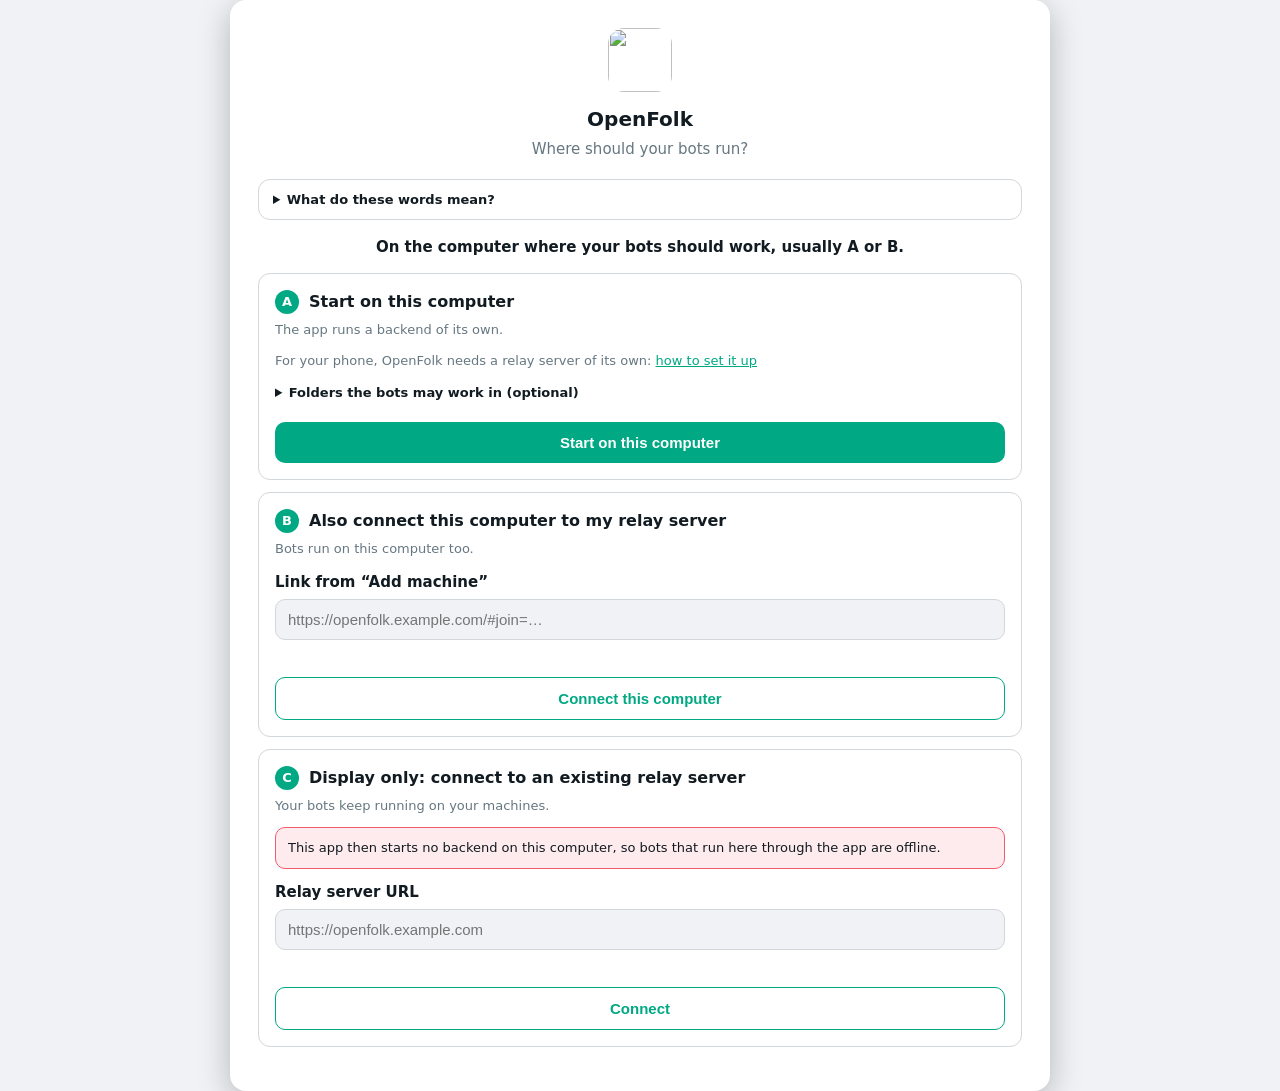
==== commit fbb9d812: "Merge feature/setup-explanations into dev/sven # Conflicts: #	desktop/setup.html" ====
--- a/desktop/setup.html
+++ b/desktop/setup.html
@@ -4,6 +4,7 @@
 <meta charset="utf-8">
 <meta http-equiv="Content-Security-Policy" content="default-src 'none'; script-src 'self'; style-src 'self' 'unsafe-inline'; img-src 'self'">
 <title data-i18n="setupTitle">Set up OpenFolk</title>
+<link rel="stylesheet" href="folders-ui.css">
 <style>
     :root { color-scheme: light dark; --bg: #111b21; --card: #202c33; --text: #e9edef; --muted: #8696a0; --border: #3b4a54; --accent: #00a884; --error: #f15c6d; }
     @media (prefers-color-scheme: light) { :root { --bg: #f0f2f5; --card: #fff; --text: #111b21; --muted: #667781; --border: #d1d7db; } }
@@ -39,6 +40,8 @@
     .where { color: var(--text); font-weight: 600; margin-bottom: 14px; }
     .warn { margin: 0 0 12px; padding: 10px 12px; border-radius: 10px; border: 1px solid var(--error); background: rgba(241, 92, 109, .12); color: var(--text); font-size: 13px; text-align: left; }
     #relay-confirm button { margin-top: 8px; }
+    details.folders-setup { margin: 0 0 12px; font-size: 13px; }
+    details.folders-setup summary { cursor: pointer; font-weight: 600; margin-bottom: 8px; }
     [hidden] { display: none !important; }
 </style>
 </head>
@@ -65,6 +68,11 @@
                 <p class="hint" data-i18n="setupLocalHint">The app runs a backend of its own.</p>
                 <p class="hint"><span data-i18n="setupPhoneHint">For your phone, OpenFolk needs a relay server of its own:</span>
                     <a href="https://github.com/OpenFolk/OpenFolk/blob/main/docs/running.md" target="_blank" rel="noopener" data-i18n="setupPhoneLink">how to set it up</a></p>
+                <details class="folders-setup">
+                    <summary data-i18n="foldersSetupSummary">Folders the bots may work in (optional)</summary>
+                    <p class="hint" data-i18n="foldersSetupHint">Without a choice the bots get their own folder.</p>
+                    <div id="setup-folders"></div>
+                </details>
                 <button type="button" id="local" data-i18n="setupLocal">Start on this computer</button>
             </section>
             <section class="option">
@@ -98,6 +106,7 @@
     </div>
     <small id="info"></small>
 </main>
+<script src="folders-ui.js"></script>
 <script src="setup.js"></script>
 </body>
 </html>
--- a/desktop/folders-ui.css
+++ b/desktop/folders-ui.css
@@ -0,0 +1,11 @@
+/* The folder list of folders-ui.js; the pages bring the colors (--border, --muted, --text, --error, --accent) */
+.folder-list { list-style: none; margin: 0 0 8px; padding: 0; display: grid; gap: 6px; }
+.folder-list li { display: flex; align-items: center; gap: 10px; border: 1px solid var(--border); border-radius: 10px; padding: 6px 6px 6px 12px; }
+.folder-path { flex: 1; min-width: 0; overflow-wrap: anywhere; font-size: 13px; }
+.folder-list button { width: auto; margin: 0; padding: 6px 12px; font-size: 13px; }
+.folder-default { margin: 0 0 8px; font-size: 13px; text-align: left; }
+.folder-add { margin-top: 4px; }
+.folder-standard .folder-tag { color: var(--muted); font-size: 12px; padding-right: 6px; }
+.folder-notes { display: grid; gap: 8px; }
+.folder-notes p { margin: 0 0 4px; font-size: 13px; text-align: left; }
+.folder-notes .note { color: var(--text); }
